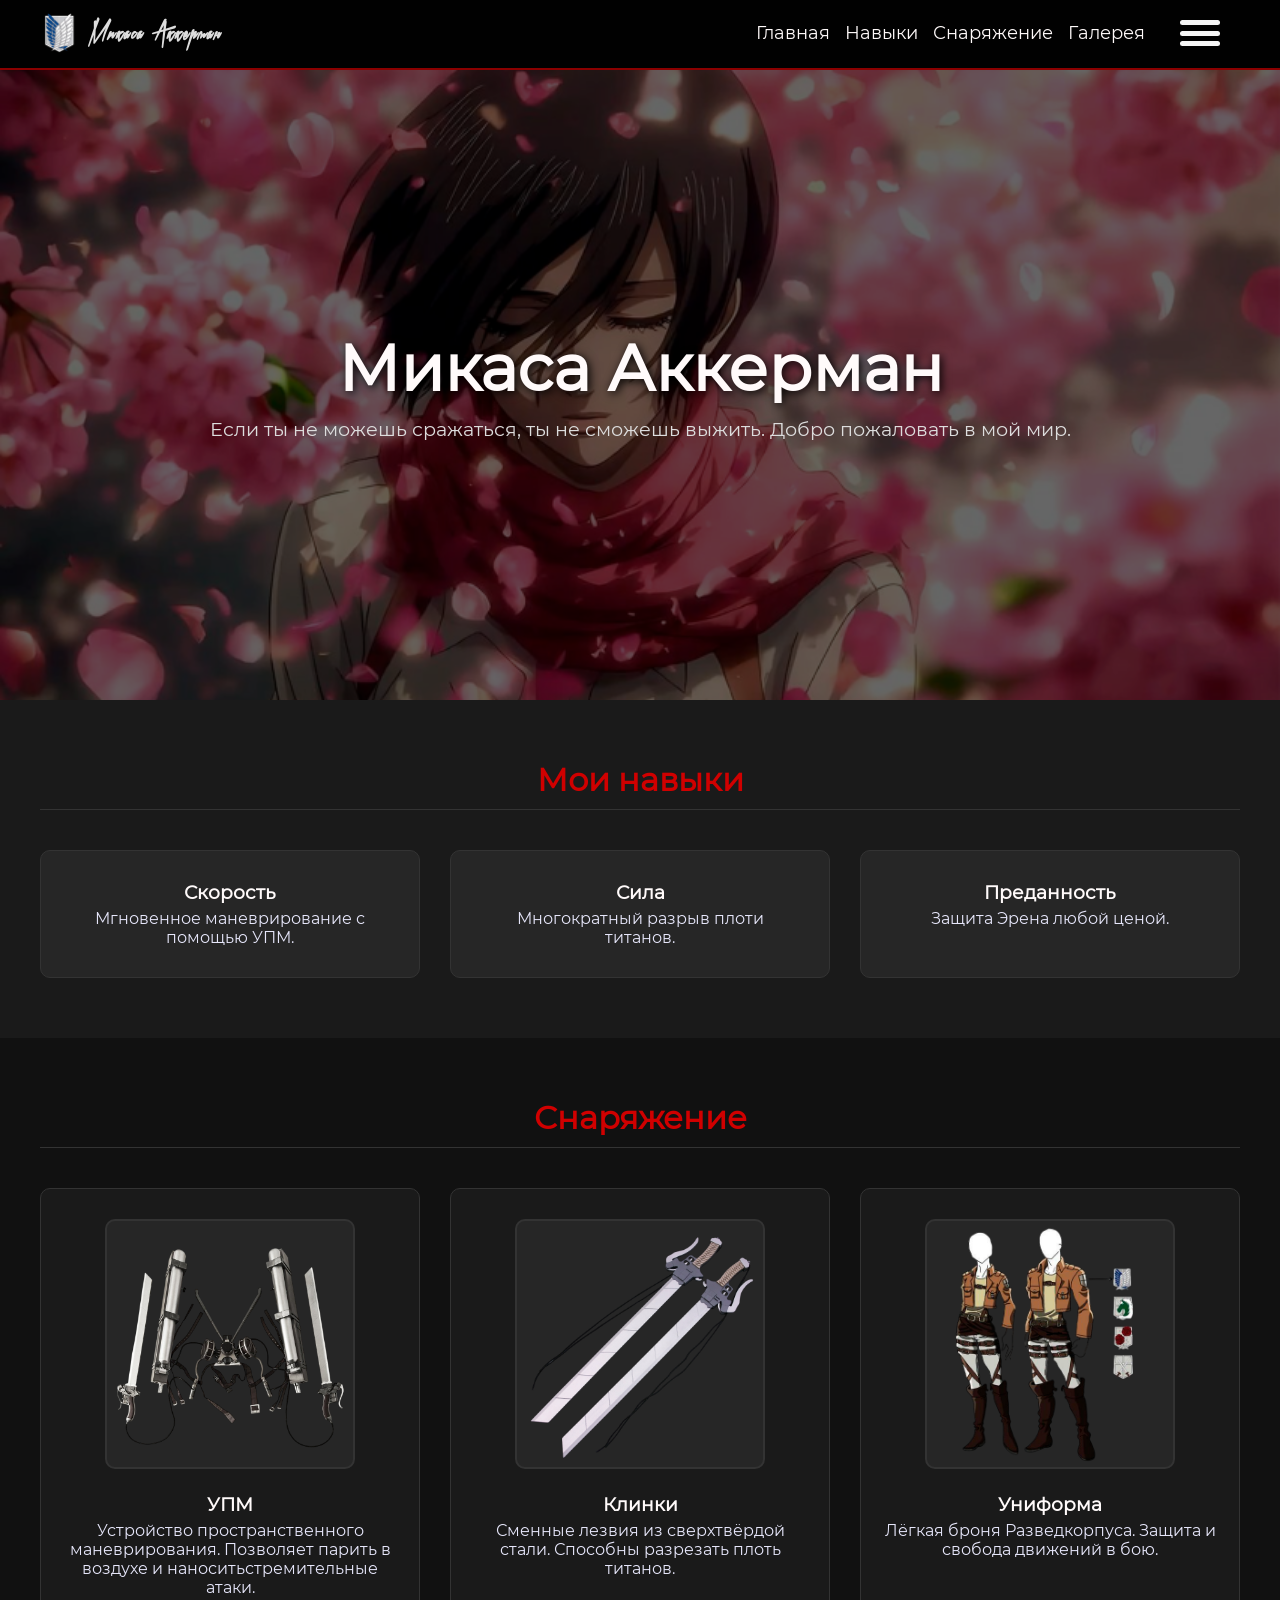
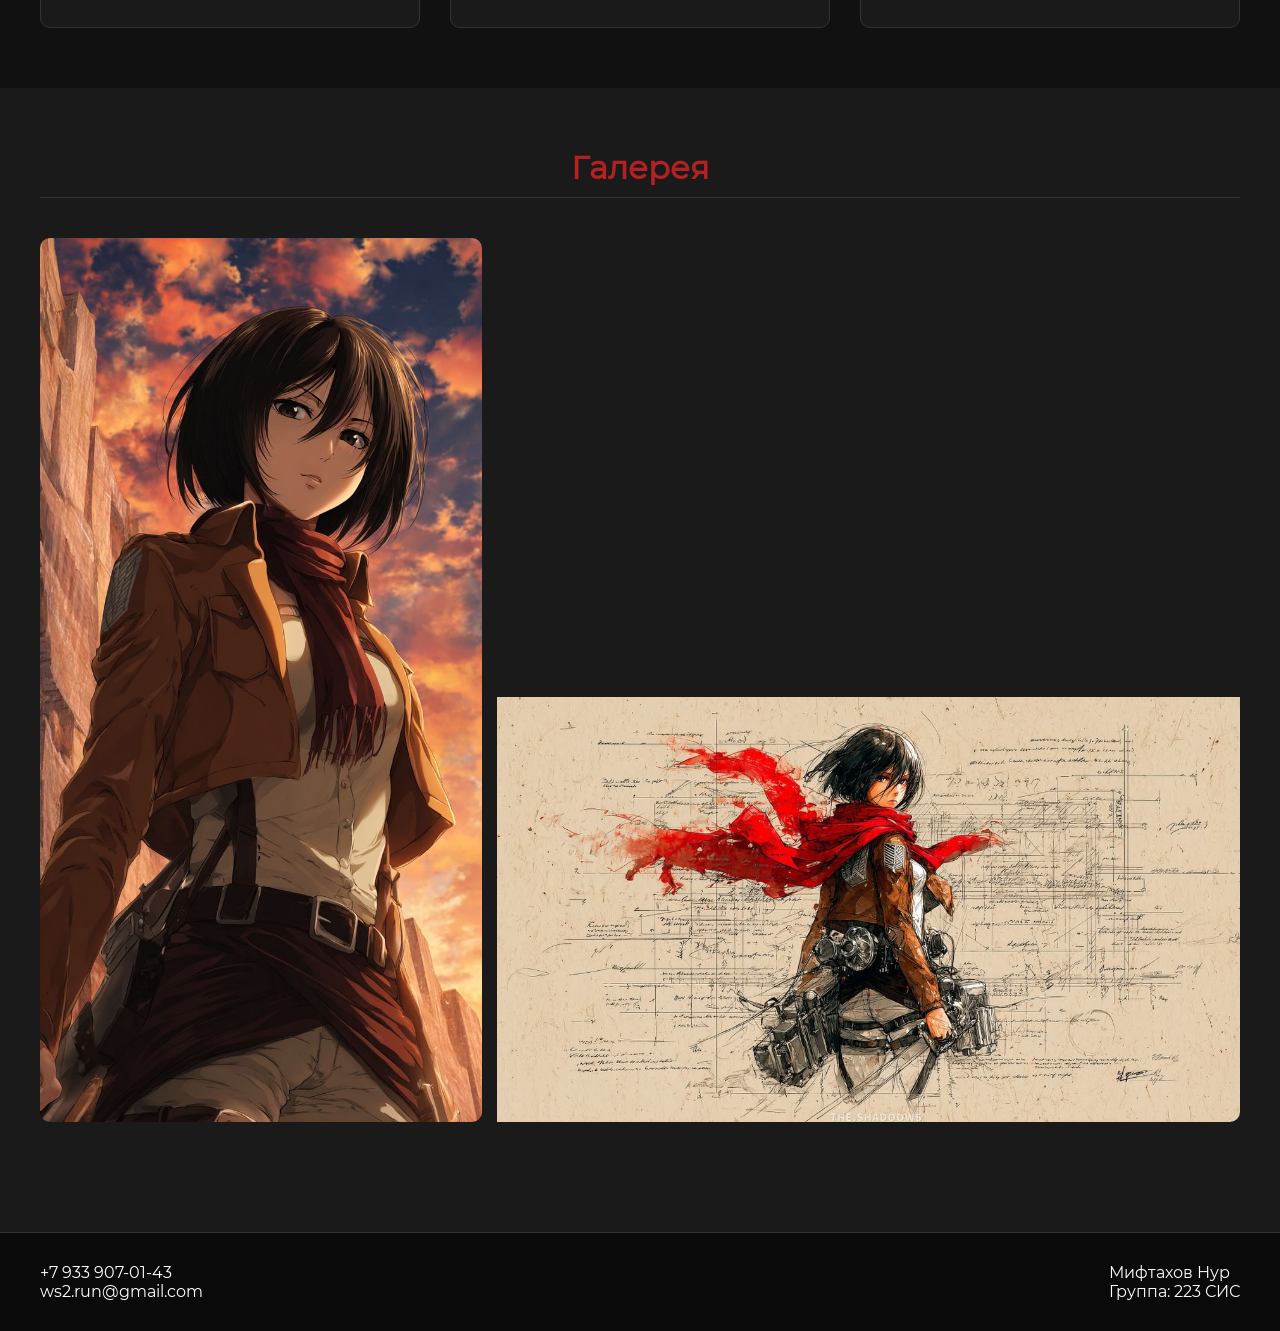
==== index.html @ 72404c78 "143" ====
<!DOCTYPE html>
<html lang="ru">

<head>
    <meta charset="UTF-8">
    <meta name="viewport" content="width=device-width, initial-scale=1.0">
    <title>Микаса Аккерман — Официальный сайт</title>
    <link rel="shortcut icon" href="images/logo.png" type="image/x-icon">
    <link rel="stylesheet" href="css/style.css">
</head>

<body>
    <header>
        <div class="container header-block">
            <a href="#">
                <div class="logo">
                    <img src="images/logo.png" alt="«Крылья свободы»">
                    <h1>Микаса Аккерман</h1>
                </div>
            </a>
            <nav>
                <a href="#hero">Главная</a>
                <a href="#skills">Навыки</a>
                <a href="#equipments">Снаряжение</a>
                <a href="#gallery">Галерея</a>
                <input type="checkbox" id="burger-checkbox" class="burger-checkbox">
                <label for="burger-checkbox" class="burger"></label>
                <ul class="menu-list">
                    <li>
                        <a href="#" class="menu-item">Главная</a>
                    </li>
                    <li>
                        <a href="project.html" class="menu-item">Проект Микасы</a>
                    </li>
                    <li>
                        <a href="about.html" class="menu-item">Анкета</a>
                    </li>
                </ul>
            </nav>
        </div>
    </header>
    <!-- maaain -->
    <main>
        <div class="hero" id="hero">
            <div class="container hero-block">
                <h2>Микаса Аккерман</h2>
                <p>Если ты не можешь сражаться, ты не сможешь выжить. Добро пожаловать в мой мир.</p>
            </div>
        </div>
        <div class="skill-block container" id="skills">
            <h2>Мои навыки</h2>
            <div class="cards-skill">
                <div class="card-skill">
                    <h3>Скорость</h3>
                    <p>Мгновенное маневрирование с помощью УПМ.</p>
                </div>
                <div class="card-skill">
                    <h3>Сила</h3>
                    <p>Многократный разрыв плоти титанов.</p>
                </div>
                <div class="card-skill">
                    <h3>Преданность</h3>
                    <p>Защита Эрена любой ценой.</p>
                </div>
            </div>
        </div>

        <div class="equipment-block" id="equipments">
            <div class="container">
                <h2>Снаряжение</h2>
                <div class="cards-equipments">
                    <div class="card-equipments">
                        <img src="images/3DMG.png" alt="3DMG">
                        <h3>УПМ</h3>
                        <p>Устройство пространственного маневрирования. Позволяет парить в воздухе и наноситьстремительные атаки.</p>
                    </div>
                    <div class="card-equipments">
                        <img src="images/3DMG blades.png" alt="blades">
                        <h3>Клинки</h3>
                        <p>Сменные лезвия из сверхтвёрдой стали. Способны разрезать плоть титанов.</p>
                    </div>
                    <div class="card-equipments">
                        <img src="images/uniform.png" alt="uniform">
                        <h3>Униформа</h3>
                        <p>Лёгкая броня Разведкорпуса. Защита и свобода движений в бою.</p>
                    </div>
                </div>
            </div>
        </div>

        <div class="gallery-block container" id="gallery">
            <h2>Галерея</h2>
            <table class="gallery">
                <tr>
                    <td class="photo-card" rowspan="2">
                        <img src="images/mikasa_Ackerman.jpg" alt="">
                    </td>
                    <td class="video-card">
                        <video autoplay muted loop>
                            <source src="https://www.image2url.com/r2/default/videos/1780965280132-513784af-ecbc-4408-8a05-8bfc36f2bae4.mp4" type="video/mp4">
                        </video>
                    </td>
                </tr>
                <tr>
                    <td class="photo-card-h">
                        <img src="images/mikasa_Ackerman_draw.jpg" alt="">
                    </td>
                </tr>
            </table>
        </div>
    </main>

    <footer>
        <div class="container footer-block">
            <div class="container footer-block">
                <div class="contacts">
                    <!-- <p>Соцсети: @mikasa_official (ПарадизНет)</p> -->
                    <a href="tel:+79339070143">+7 933 907-01-43</a>
                    <a href="mailto:ws2.run@gmail.com">ws2.run@gmail.com</a>
                </div>
                <div class="developer">
                    <p>Мифтахов Нур</p>
                    <p>Группа: 223 СИС</p>
                </div>
            </div>
        </div>
    </footer>
</body>

</html>
---- css/style.css ----
@font-face {
    font-family: 'xtreem';
    src: url(../fonts/xtreem2personaluse.ttf);
}
@font-face {
    font-family: 'Montserrat';
    src: url(../fonts/Montserrat/Montserrat-Regular.ttf);
}

* {
    margin: 0;
    padding: 0;
    box-sizing: border-box;
    text-decoration: none;
    font-family: 'Montserrat';
    transition: 0.5s;
    scroll-behavior: smooth;
}

.container {
    width: 1200px;
    margin: 0 auto;
}

header {
    position: fixed;
    top: 0;
    left: 0;
    width: 100%;
    height: 70px;
    background-color: rgba(0, 0, 0, 0.95);
    border-bottom: 2px solid darkred;
    color:snow;
    z-index: 999;
}

.header-block {
    display: flex;
    justify-content: space-between;
    align-items: center;
}

.logo {
    display: flex;
    align-items: center;
    gap: 10px;
}

.logo img {
    height: 40px;
}

.logo h1 {
    font-size: 1.5em;
    font-weight: 700;
    color: #ddd;
    letter-spacing: 2px;
    font-family: 'xtreem';
}

nav {
    display: flex;
    gap: 15px;
    align-items: center;
}

nav a {
    color: snow;
    font-size: large;
}
nav a:hover {
    color: red;
    transform: translateY(-5px);
}

.burger-checkbox {
    display: none;
}
/* btn */
.burger {
    cursor: pointer;
    display: block;
    position: relative;
    border: none;
    background: transparent;
    width: 40px;
    height: 26px;
    margin: 20px;
}
/* line */
.burger::before,
.burger::after {
    content: '';
    left: 0;
    position: absolute;
    display: block;
    width: 100%;
    height: 5px;
    border-radius: 10px;
    background: whitesmoke;
}

.burger::before {
    top: 0;
    box-shadow: 0 11px 0 whitesmoke;
    transition: box-shadow .3s , top .3s .15s, transform .3s;
}
.burger::after {
    bottom: 0;
    transition: bottom .3s , transform .3s;
}
.burger-checkbox:checked + .burger::before {
    top: 11px;
    transform: rotate(45deg);
    box-shadow: 0 0;
    transition: box-shadow .15s, top .3s, transform .3s .15s;
}
.burger-checkbox:checked + .burger::after {
    bottom: 11px;
    transform: rotate(-45deg);
    transition: bottom .3s, transform .3s .15s;
}
.menu-list {
    position: fixed;
    top: 70px;
    padding: 42px 0;
    margin: 0;
    background: darkred;
    list-style: none;
    transform: translateY(-200%);
    transition: .3s;
    width: 200px;
    z-index: 100;
}
.menu-item {
    display: block;
    padding: 8px;
    color: snow;
    font-size: 18px;
    text-align: center;
    border-bottom: 1px solid #b22222;
    border-radius: 10px;
}
.menu-item:hover {
    background: #b22222;
    padding-left: 25px;
    color: snow;
}
.burger-checkbox:checked ~ .menu-list {
    transform: translateX(0);
}

body {
    background-color: #1a1a1a;
    color: snow;
    padding-top: 70px;
}

.hero {
    background: url('../images/Mikasa_main.png') no-repeat;
    background-position: center center;
    background-size: cover;
    height: 70vh;
    display: flex;
    align-items: center;
    justify-content: center;
    position: relative;
}
.hero::after {
    content: '';
    position: absolute;
    top: 0; left: 0;
    width: 100%; height: 100%;
    background: rgba(0,0,0,0.6);
}
.hero-block {
    position: relative;
    z-index: 1;
    text-align: center;
}
.hero-block h2 {
    font-size: 4em;
    text-shadow: 2px 2px 10px black;
    margin-bottom: 10px;
}
.hero-block p {
    font-size: 1.2em;
    color: #ddd;
}

.skill-block {
    padding: 60px 0;
}
.skill-block h2 {
    text-align: center;
    font-size: 2em;
    margin-bottom: 40px;
    color: #d00000;
    border-bottom: 1px solid #333;
    padding-bottom: 10px;
}

.skill-block p {
    color: lavender;
}

.cards-skill {
    display: flex;
    justify-content: center;
    flex-wrap: wrap;
    gap: 30px;
}

.card-skill {
    background-color: #262626;
    padding: 30px;
    border-radius: 10px;
    flex: 1 1 250px; /* flex-grow|shrink|basis */
    text-align: center;
    border: 1px solid #333;
}

.card-skill:hover {
    transform: translateY(-10px);
    box-shadow: 0 15px 25px darkred;
    border-color: darkred;
}

h3 {
    margin-bottom: 5px;
}
.equipment-block {
    padding: 60px 0;
    background-color: #111;
}

.equipment-block h2 {
    text-align: center;
    font-size: 2em;
    margin-bottom: 40px;
    color: #d00000;
    border-bottom: 1px solid #333;
    padding-bottom: 10px;
}
.equipment-block p {
    color:lavender;
}

.cards-equipments {
    display: flex;
    justify-content: center;
    flex-wrap: wrap;
    gap: 30px;
}

.card-equipments {
    flex: 1 1 250px;
    text-align: center;
    padding: 30px 20px;
    background-color: #1a1a1a;
    border: 1px solid #333;
    border-radius: 10px;
    position: relative;
    overflow: hidden;
}
.card-equipments::before {
    content: '';
    position: absolute;
    top: 0;
    left: 0;
    width: 100%;
    height: 3px;
    background: #8b0000;
    transform: scaleX(0);
    transition: transform 0.5s;
}
.card-equipments:hover {
    transform: translateY(-8px);
    border-color: #8b0000;
}
.card-equipments:hover::before {
    transform: scaleX(1);
}

.card-equipments img {
    height: 250px;
    border: 2px solid #333;
    background-color: #262626;
    border-radius: 10px;
    margin-bottom: 20px;
}

.gallery-block {
    padding: 60px 0;
    
}
.gallery-block h2 {
    text-align: center;
    font-size: 2em;
    margin-bottom: 40px;
    color: #b22222;
    border-bottom: 1px solid #333;
    padding-bottom: 10px;
}

.gallery {
    width: 100%;
    border-collapse: collapse;
}

.photo-card {
    width: 35%;
    margin-right: 15px;
    border-radius: 10px;
    overflow: hidden;
}

.gallery-block img {
    width: 100%;
    height: 100%;
    display: block;
    object-fit: cover;
}
.gallery-block img:hover {
    transform: scale(1.1);
}

.video-card {
    width: 60%;
    height: 50%;
    padding-left: 15px;
    vertical-align: top;
    overflow: hidden;
}
video{
    width: 100%;
    height: 100%;
    object-fit: cover;
    border-radius: 10px;
    
}

.photo-card-h {
    border-radius: 10px;
    /* margin-left: 15px; */
    /* padding-left: 15px; */
    vertical-align: bottom;

    overflow: hidden;
}
.photo-card-h img {
    /* width: 95%; */
    margin-left: 15px;
    object-fit: cover;
}


.project-page {
    padding: 60px 0;
}
.gif-img {
    max-width: 400px;
    border: 2px solid #444;
    border-radius: 10px;
}

.css-animation-box {
    height: 200px;
    background: #111;
    border-radius: 10px;
    display: flex;
    justify-content: center;
    align-items: center;
    gap: 100px;
    margin: 20px 0;
}
.blade {
    font-size: 3em;
    position: relative;
    animation: floatBlade 2s infinite alternate ease-in-out;
    color: #c0c0c0;
}

footer {
    background: #0a0a0a;
    padding: 30px 0;
    margin-top: 50px;
    border-top: 1px solid #333;
    position: relative;
}
.footer-block {
    display: flex;
    justify-content: space-between;
    align-items: center;
    flex-wrap: wrap;
}

.contacts {
    display: flex;
    flex-direction: column;
}
.contacts a {
    color: snow;
}
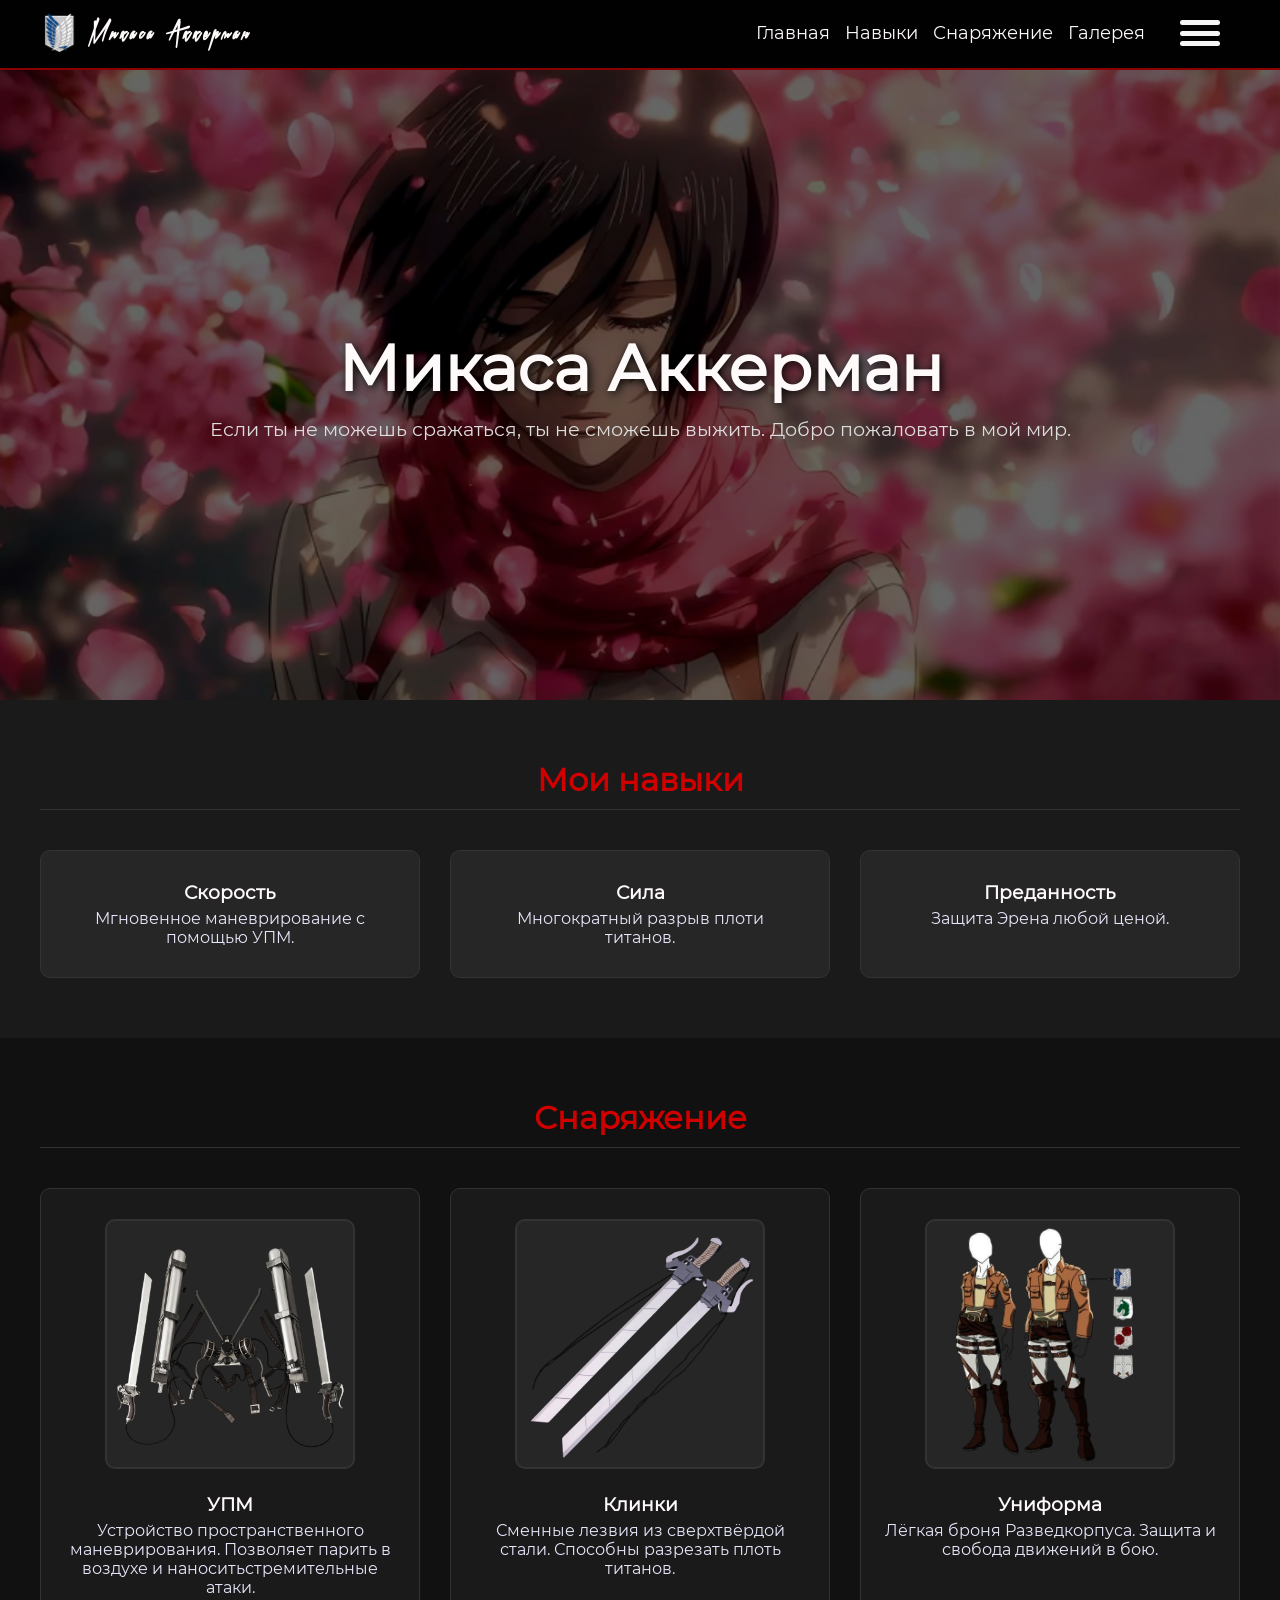
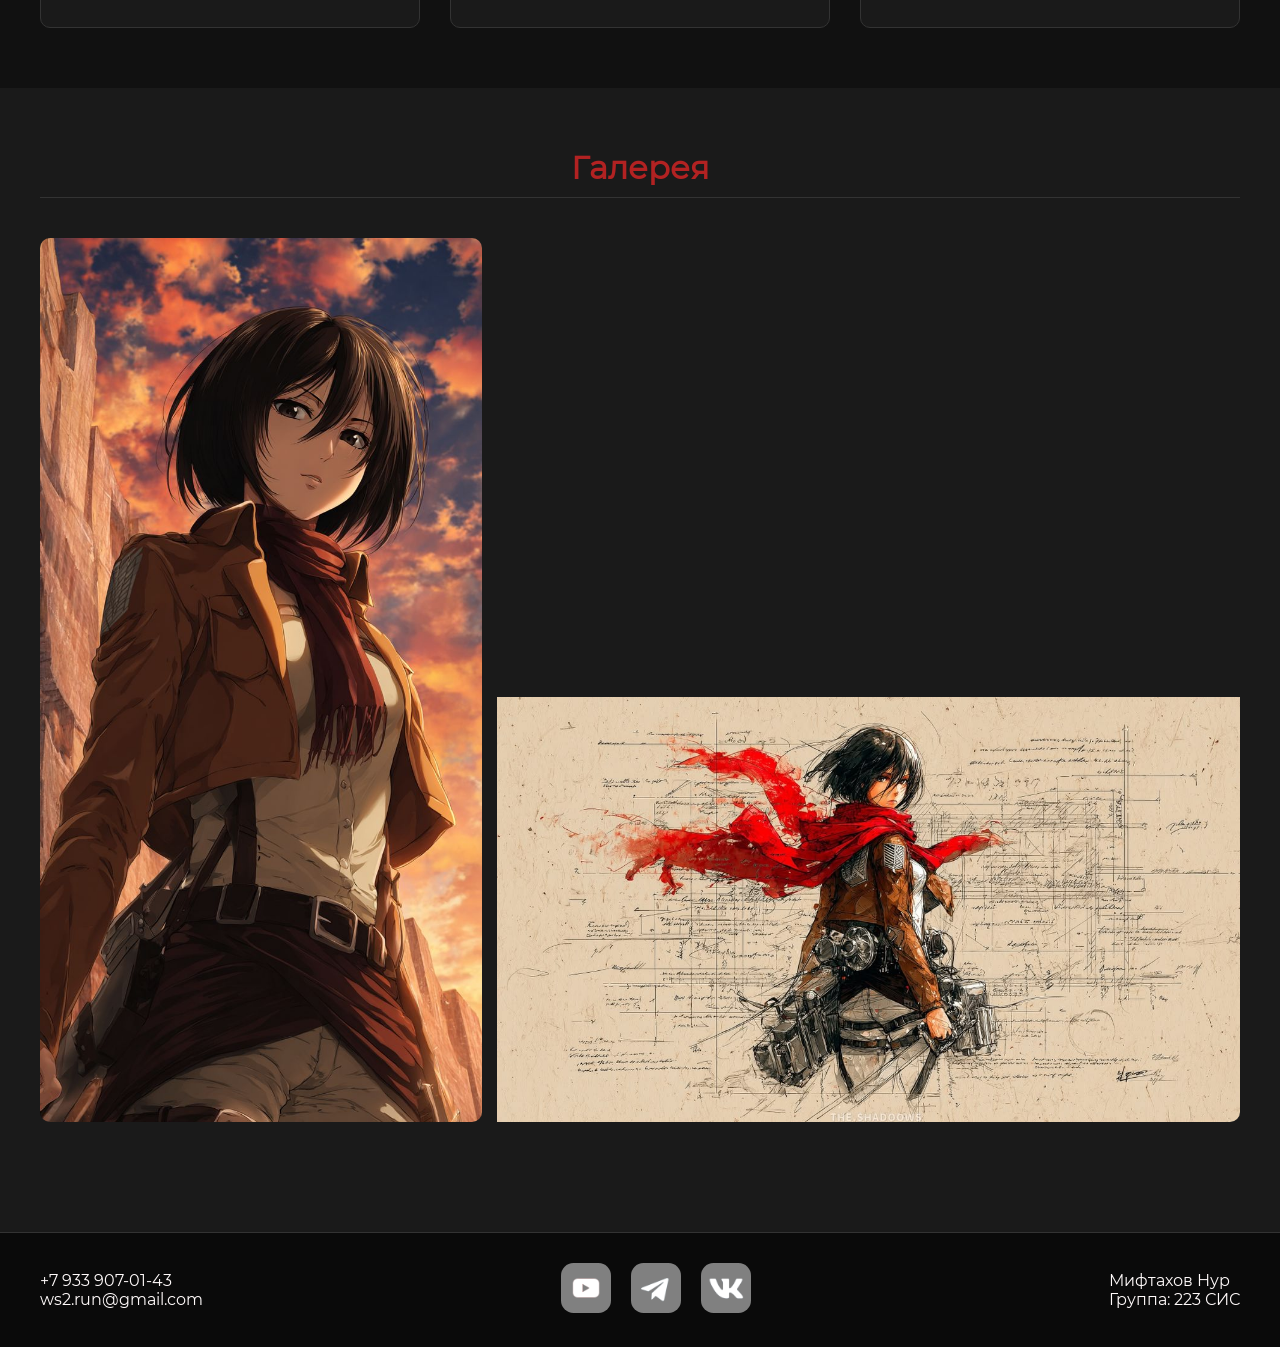
==== commit 21089ea7: "add new gif N change interface" ====
--- a/index.html
+++ b/index.html
@@ -114,10 +114,40 @@
         <div class="container footer-block">
             <div class="container footer-block">
                 <div class="contacts">
-                    <!-- <p>Соцсети: @mikasa_official (ПарадизНет)</p> -->
                     <a href="tel:+79339070143">+7 933 907-01-43</a>
                     <a href="mailto:ws2.run@gmail.com">ws2.run@gmail.com</a>
                 </div>
+
+                <div class="sw">
+                    <!-- <p>Соцсети: @mikasa_official (ПарадизНет)</p> -->
+                    <div class="icon-content">
+                        <div class="yt">
+                            <a href="https://youtu.be/dQw4w9WgXcQ?feature=shared">
+                                <img src="images/YT.png" alt="YT">
+                            </a>
+                            <div class="tooltip">YouTube</div>
+                        </div>
+                    </div>
+
+                    <div class="icon-content">
+                        <div class="tg">
+                            <a href="https://t.me/WS2_WanderSun">
+                                <img src="images/TG.png" alt="TG">
+                            </a>
+                            <div class="tooltip">Telegram</div>
+                        </div>
+                    </div>
+
+                    <div class="icon-content">
+                        <div class="vk">
+                            <a href=https://vk.com/wander_sun>
+                                <img src="images/VK.png" alt="VK">
+                            </a>
+                            <div class="tooltip">VK</div>
+                        </div>
+                    </div>
+                </div>
+
                 <div class="developer">
                     <p>Мифтахов Нур</p>
                     <p>Группа: 223 СИС</p>
--- a/css/style.css
+++ b/css/style.css
@@ -52,9 +52,8 @@
 
 .logo h1 {
     font-size: 1.5em;
-    font-weight: 700;
-    color: #ddd;
-    letter-spacing: 2px;
+    color: snow;
+    letter-spacing: 4px;
     font-family: 'xtreem';
 }
 
@@ -62,6 +61,7 @@
     display: flex;
     gap: 15px;
     align-items: center;
+    position: relative;
 }
 
 nav a {
@@ -81,8 +81,6 @@
     cursor: pointer;
     display: block;
     position: relative;
-    border: none;
-    background: transparent;
     width: 40px;
     height: 26px;
     margin: 20px;
@@ -103,32 +101,27 @@
 .burger::before {
     top: 0;
     box-shadow: 0 11px 0 whitesmoke;
-    transition: box-shadow .3s , top .3s .15s, transform .3s;
 }
 .burger::after {
     bottom: 0;
-    transition: bottom .3s , transform .3s;
 }
 .burger-checkbox:checked + .burger::before {
     top: 11px;
     transform: rotate(45deg);
     box-shadow: 0 0;
-    transition: box-shadow .15s, top .3s, transform .3s .15s;
 }
 .burger-checkbox:checked + .burger::after {
     bottom: 11px;
     transform: rotate(-45deg);
-    transition: bottom .3s, transform .3s .15s;
 }
 .menu-list {
-    position: fixed;
+    position: absolute;
     top: 70px;
+    right: 0;
     padding: 42px 0;
-    margin: 0;
     background: darkred;
     list-style: none;
     transform: translateY(-200%);
-    transition: .3s;
     width: 200px;
     z-index: 100;
 }
@@ -364,23 +357,6 @@
     border-radius: 10px;
 }
 
-.css-animation-box {
-    height: 200px;
-    background: #111;
-    border-radius: 10px;
-    display: flex;
-    justify-content: center;
-    align-items: center;
-    gap: 100px;
-    margin: 20px 0;
-}
-.blade {
-    font-size: 3em;
-    position: relative;
-    animation: floatBlade 2s infinite alternate ease-in-out;
-    color: #c0c0c0;
-}
-
 footer {
     background: #0a0a0a;
     padding: 30px 0;
@@ -401,4 +377,54 @@
 }
 .contacts a {
     color: snow;
+}
+
+.sw {
+    display: flex;
+    justify-content: center;
+    align-items: center;
+}
+
+.icon-content {
+    margin: 0 10px;
+    position: relative;
+}
+
+.tooltip {
+    position: absolute;
+    top: -30px;
+    left: 50%;
+    transform: translateX(-50%);
+    background-color: #fff;
+    color: black;
+    padding: 6px 10px;
+    border-radius: 5px;
+    opacity: 0;
+    visibility: hidden;
+    font-size: 0.9em;
+}
+
+.icon-content:hover .tooltip {
+    opacity: 1;
+    visibility: visible;
+    top: -55px;
+}
+
+.sw a img {
+    width: 50px;
+    border-radius: 25%;
+    background-color: grey;
+}
+.sw a img:hover {
+    transform: translateY(-15px);
+    border-radius: 50%;
+}
+.yt a img:hover {
+    background-color: red;
+}
+.tg a img:hover {
+    background-color: deepskyblue;
+}
+.vk a img:hover {
+    background-color: royalblue;
 }
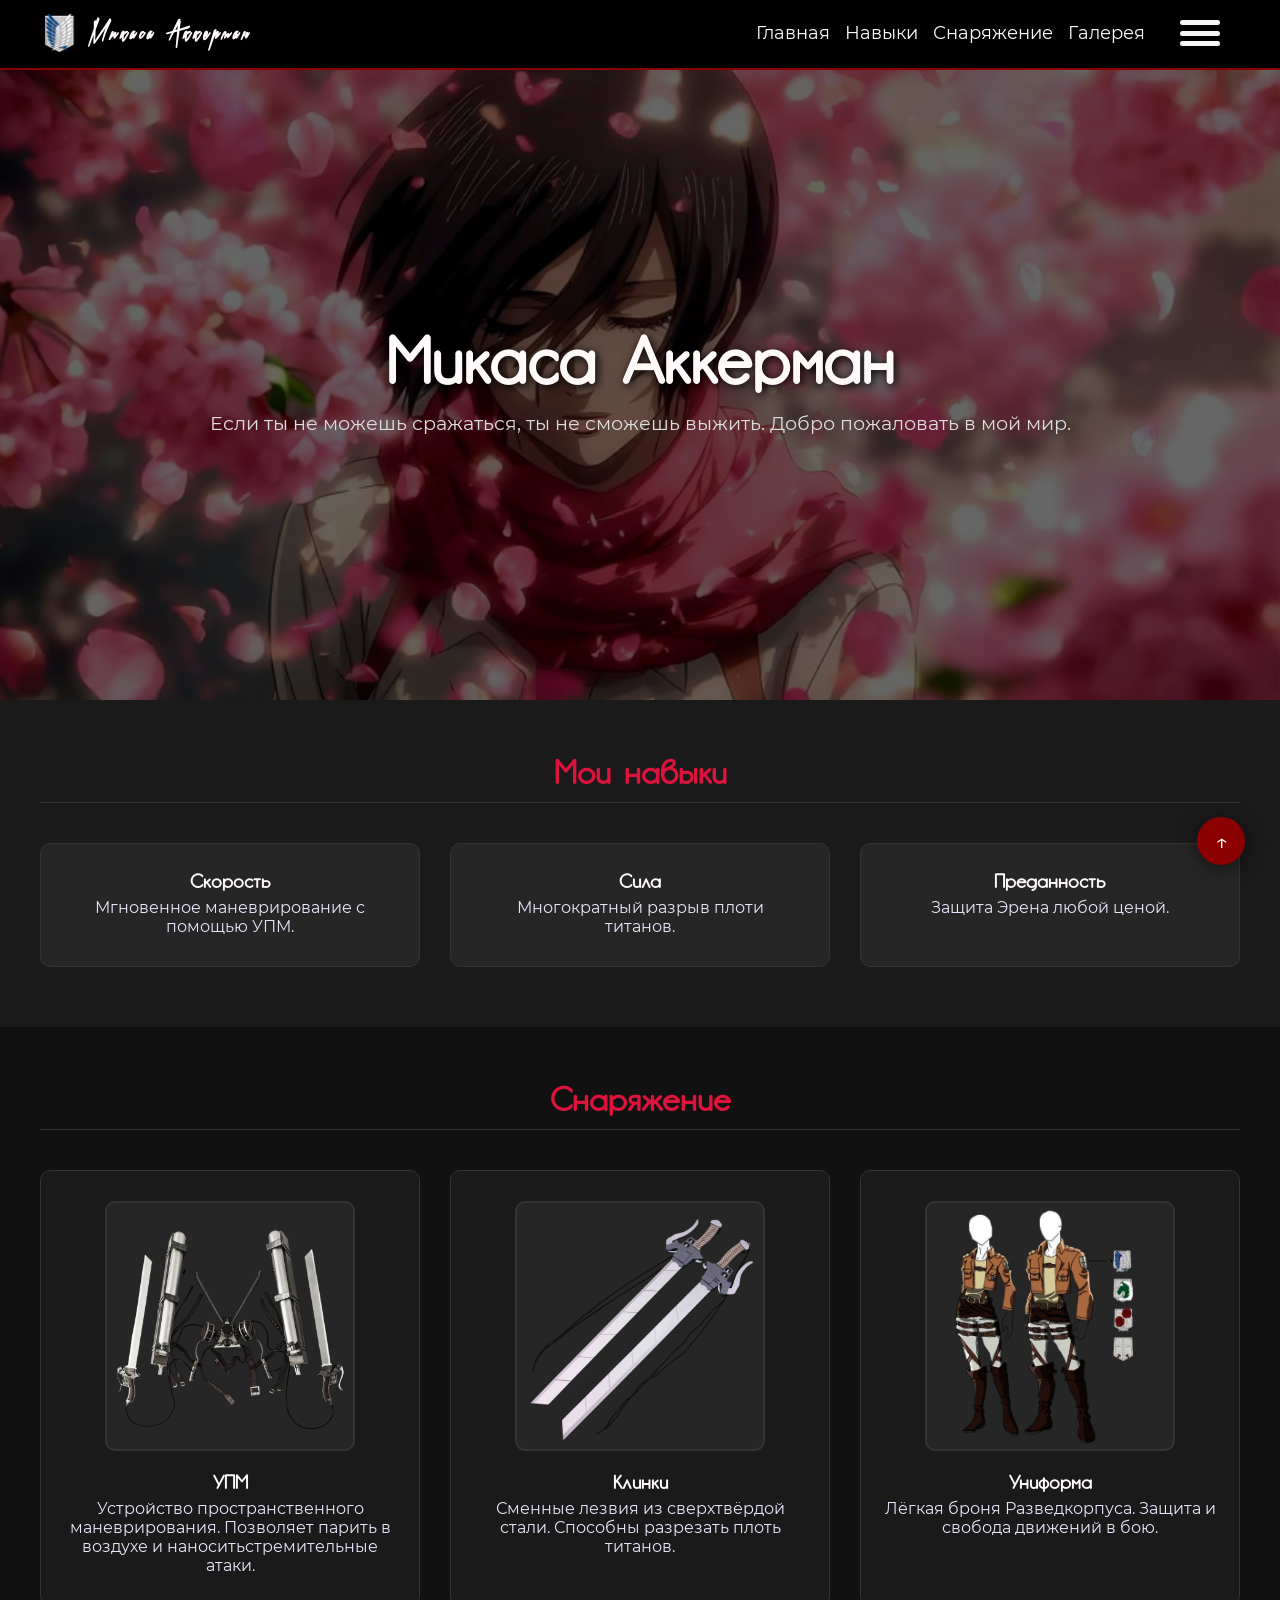
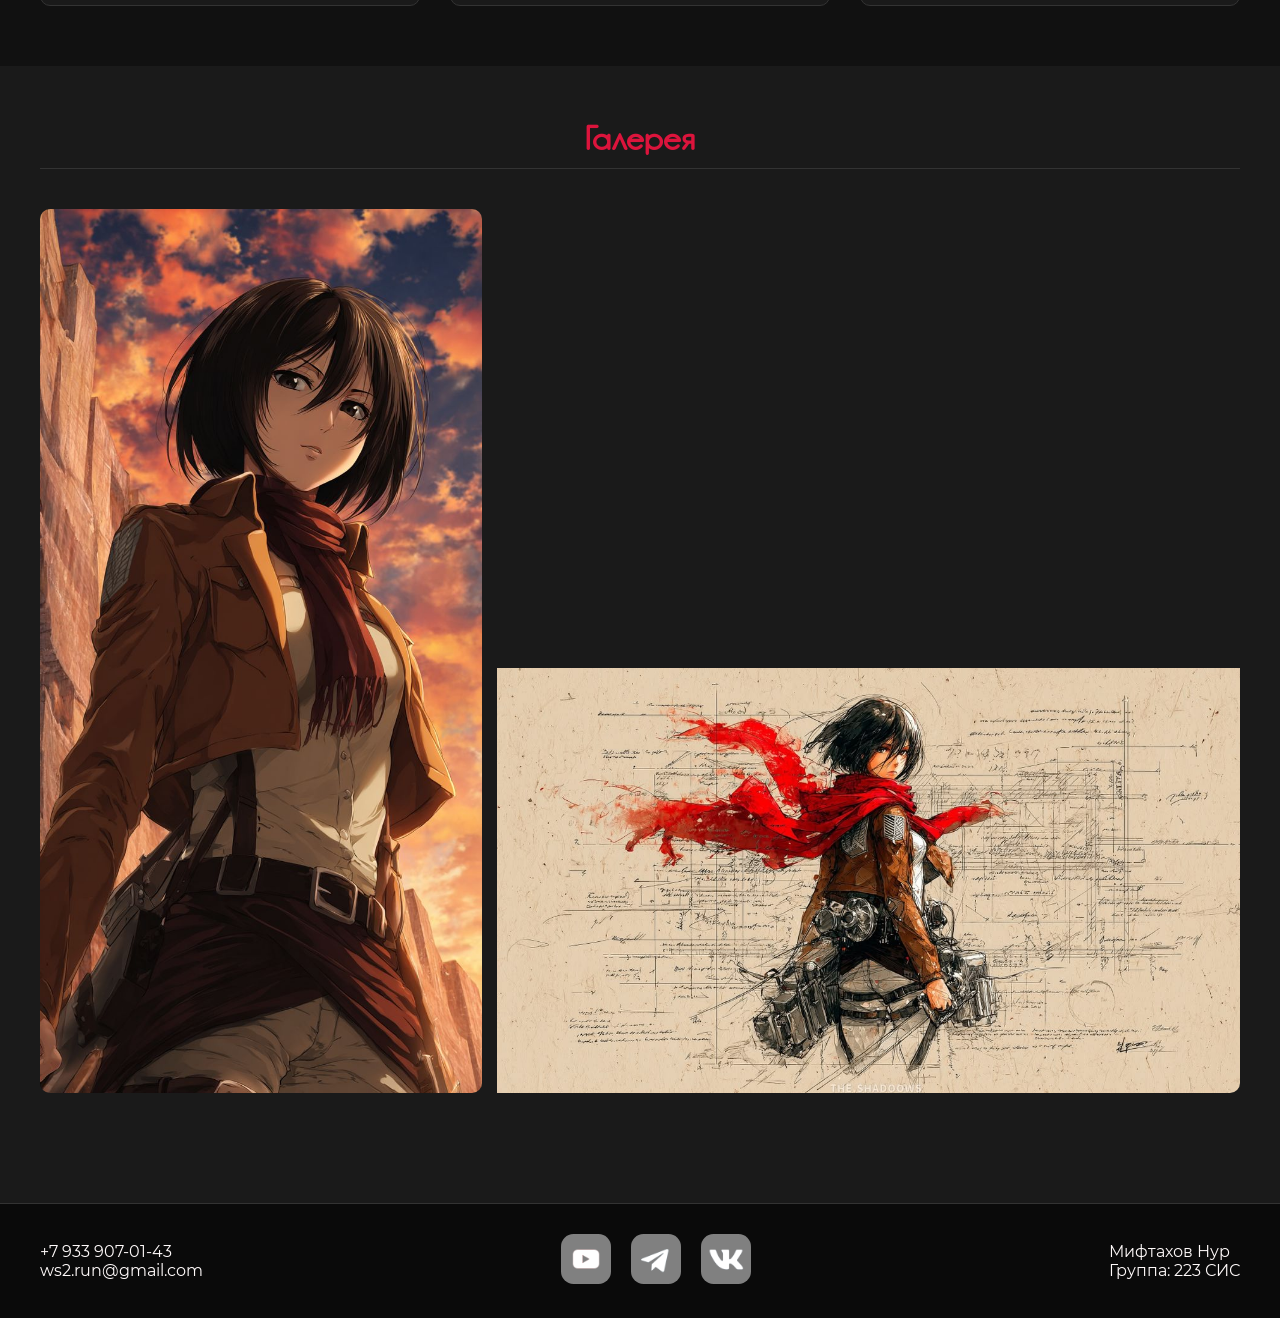
==== commit 2dc37ff7: "done?" ====
--- a/index.html
+++ b/index.html
@@ -152,6 +152,7 @@
                     <p>Мифтахов Нур</p>
                     <p>Группа: 223 СИС</p>
                 </div>
+                <a href="#" class="btn-up">↑</a>
             </div>
         </div>
     </footer>
--- a/css/style.css
+++ b/css/style.css
@@ -4,7 +4,11 @@
 }
 @font-face {
     font-family: 'Montserrat';
-    src: url(../fonts/Montserrat/Montserrat-Regular.ttf);
+    src: url(../fonts/Montserrat-Regular.ttf);
+}
+@font-face {
+    font-family: 'GardensC';
+    src: url(../fonts/GardensC_03_1.otf);
 }
 
 * {
@@ -20,6 +24,27 @@
 .container {
     width: 1200px;
     margin: 0 auto;
+}
+
+h2, h3 {
+    font-family: 'GardensC';
+}
+
+.btn-up {
+    position: fixed;
+    bottom: 35px;
+    right: 35px;
+    background: #8b0000;
+    color: #ffffff;
+    width: 48px;
+    height: 48px;
+    text-align: center;
+    line-height: 48px;
+    border-radius: 50%;
+    text-decoration: none;
+    font-size: 1.4rem;
+    box-shadow: 0 4px 18px rgba(0, 0, 0, 0.5);
+    z-index: 998;
 }
 
 header {
@@ -120,6 +145,8 @@
     right: 0;
     padding: 42px 0;
     background: darkred;
+    border-bottom-left-radius: 10px;
+    border-bottom-right-radius: 10px;
     list-style: none;
     transform: translateY(-200%);
     width: 200px;
@@ -131,11 +158,11 @@
     color: snow;
     font-size: 18px;
     text-align: center;
-    border-bottom: 1px solid #b22222;
+    border-bottom: 1px solid crimson;
     border-radius: 10px;
 }
 .menu-item:hover {
-    background: #b22222;
+    background: crimson;
     padding-left: 25px;
     color: snow;
 }
@@ -188,7 +215,7 @@
     text-align: center;
     font-size: 2em;
     margin-bottom: 40px;
-    color: #d00000;
+    color: crimson;
     border-bottom: 1px solid #333;
     padding-bottom: 10px;
 }
@@ -231,7 +258,7 @@
     text-align: center;
     font-size: 2em;
     margin-bottom: 40px;
-    color: #d00000;
+    color: crimson;
     border-bottom: 1px solid #333;
     padding-bottom: 10px;
 }
@@ -263,13 +290,13 @@
     left: 0;
     width: 100%;
     height: 3px;
-    background: #8b0000;
+    background: darkred;
     transform: scaleX(0);
     transition: transform 0.5s;
 }
 .card-equipments:hover {
     transform: translateY(-8px);
-    border-color: #8b0000;
+    border-color: darkred;
 }
 .card-equipments:hover::before {
     transform: scaleX(1);
@@ -291,7 +318,7 @@
     text-align: center;
     font-size: 2em;
     margin-bottom: 40px;
-    color: #b22222;
+    color:crimson;
     border-bottom: 1px solid #333;
     padding-bottom: 10px;
 }
@@ -347,12 +374,86 @@
     object-fit: cover;
 }
 
-
 .project-page {
     padding: 60px 0;
 }
+
+.title {
+    text-align: center;
+    font-size: 2em;
+    color: crimson;
+    padding-bottom: 20px;
+    position: relative;
+}
+
+.title::before
+{
+    content: '';
+    position: absolute;
+    bottom: 0;
+    left: 45%;
+    width: 10%;
+    height: 4px;
+    border-radius: 10px;
+    background-color: #444;
+    
+}
+
+.subtitle {
+    text-align: center;
+    padding: 15px 0 10px 0;
+    margin-bottom: 40px;
+    color: lightgray;
+    font-style: italic;
+}
+
+.cards-gif {
+    display: flex;
+    justify-content: space-around;
+    flex-wrap: wrap;
+}
+
+.card-gif {
+    width: 550px;
+    background: #333;
+    border-radius: 10px;
+    border: 1px solid #444;
+    position: relative;
+}
+.card-gif:hover {
+    transform: translateY(-10px);
+    box-shadow: 0 15px 25px darkred;
+    border-color: darkred;
+}
+
+.card-gif h3 {
+    margin: 25px 0 0 20px;
+    padding: 6px 14px;
+    border-radius: 20px;
+    background-color: #444;
+    color: crimson;
+    width: 55%;
+}
+
+.gif-info {
+    padding: 0 25px 25px;
+}
+
+.gif-info p {
+    color: lightgrey;
+    font-size: 1.2em;
+    margin-bottom: 6px;
+    padding: 6px 0;
+    border-bottom: 1px dashed #333;
+}
+.gif-info p span {
+    font-weight: bold;
+}
+
+
 .gif-img {
-    max-width: 400px;
+    max-width: 95%;
+    margin: 20px 15px;
     border: 2px solid #444;
     border-radius: 10px;
 }
